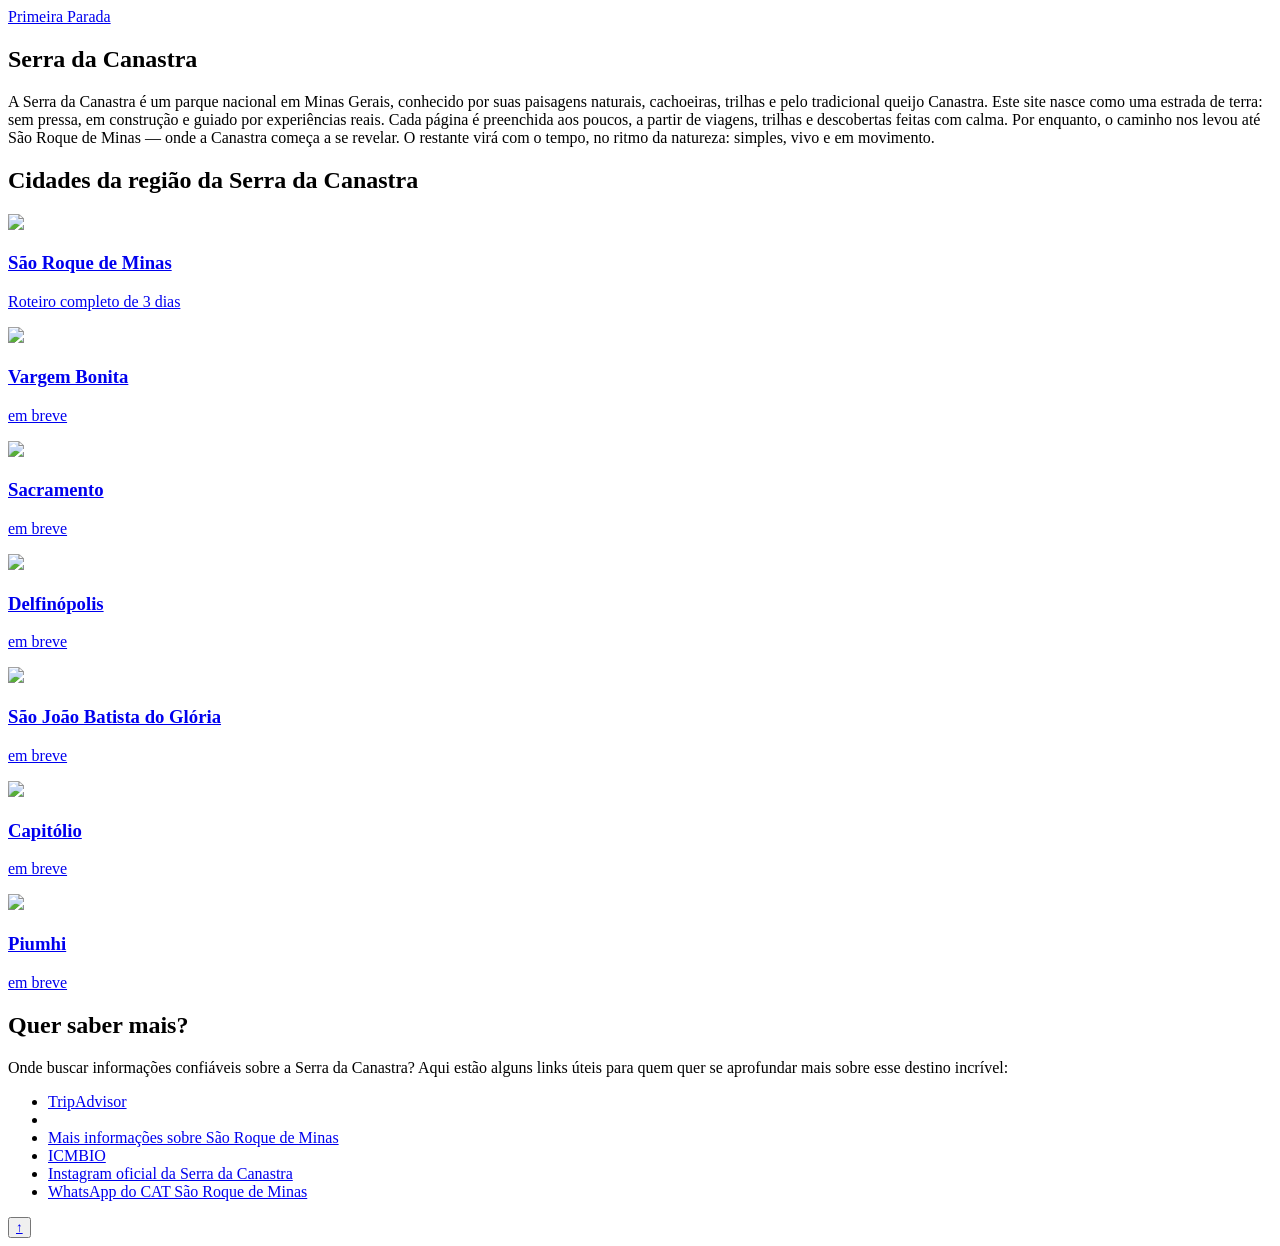
==== index.html @ 87e5d323 "Add files via upload" ====
<!DOCTYPE html>
<html lang="pt-br">
<head>
<meta charset="UTF-8">
<meta name="viewport" content="width=device-width, initial-scale=1.0">
<title>Blog de Viagens</title>
<link rel="stylesheet" href="CSS/style.css">
</head>
<body>

<header>
 
  <nav class="sidebar">
    
    <a href="canastra.html">Primeira Parada</a>

  </nav>


<section class="hero" style="background:url('IMG/imagem serra.webp') center/cover ">
  <div>
    <h2>Serra da Canastra</h2>

    
  </div>

 </section>
 
 <section class="hero1">
       
        <p>A Serra da Canastra é um parque nacional em Minas Gerais, conhecido por suas paisagens naturais, cachoeiras, trilhas e pelo tradicional queijo Canastra. Este site nasce como uma estrada de terra: sem pressa, em construção e guiado por experiências reais. Cada página é preenchida aos poucos, a partir de viagens, trilhas e descobertas feitas com calma. Por enquanto, o caminho nos levou até São Roque de Minas — onde a Canastra começa a se revelar. O restante virá com o tempo, no ritmo da natureza: simples, vivo e em movimento.</p>
        
<section>

</header>





<section class="section">
  <h2>Cidades da região da Serra da Canastra</h2>

  <div class="cards">

    <a href="canastra.html" class="card">
      <img src="./IMG/saoroque.jpg">
      <div class="card-content">
        <h3>São Roque de Minas</h3>
        <p> Roteiro completo de 3 dias</p>
      </div>
    </a>

    <a href="Vargem_Bonita.html" class="card disabled">
  <img src="./IMG/próximos destinos.png">
      <div class="card-content">
        <h3>Vargem Bonita</h3>
        <p> em breve</p>
     </div>
     </a> 

     <a href="Sacramento.html" class="card disabled">
      <img src="./IMG/próximos destinos.png">    
      <div class="card-content">
        <h3>Sacramento</h3>
        <p> em breve</p>
       </div>
        </a>
    
    <a href="Delfinópolis.html" class="card disabled">
      <img src="./IMG/próximos destinos.png">    
      <div class="card-content">
        <h3>Delfinópolis</h3>
        <p> em breve</p>
       </div>
        </a>

        
   <a href="Sao_Joao_Batista_do_Gloria.html" class="card disabled">
      <img src="./IMG/próximos destinos.png">    
      <div class="card-content">    
        <h3>São João Batista do Glória</h3>
        <p> em breve</p>
      </div>
    </a>
      
      
      <a href="Capitólio.html" class="card disabled">
      <img src="./IMG/próximos destinos.png ">     
      <div class="card-content">    
      <h3>Capitólio</h3>
      <p> em breve</p>    
      </div>
    </a>
    
    <a href="Piumhi.html" class="card disabled">
        <img  src="./IMG/próximos destinos.png">  
        <div class="card-content">    
        <h3  >Piumhi</h3>   
        <p> em breve</p>  
      </div>
    </a>  
    </section>

       
    <footer class="lista">
      <h2>Quer saber mais?</h2>
    
         <p> Onde buscar informações confiáveis sobre a Serra da Canastra? Aqui estão alguns links úteis para quem quer se aprofundar mais sobre esse destino incrível:</p>
    <ul>

        <li>
            <a href="https://www.tripadvisor.com.br/Attraction_Review-g303580-d447984-Reviews-Serra_da_Canastra-Sao_Roque_de_Minas_State_of_Minas_Gerais.html" target="_blank">TripAdvisor</a><li>

        </li> 
        <li>
           <a href="http://saoroquedeminas.mg.gov.br/?p=5624" target="_blank">Mais informações sobre São Roque de Minas</a>

        </li> 
        <li>
            <a href="https://www.gov.br/icmbio/pt-br/assuntos/biodiversidade/unidade-de-conservacao/unidades-de-biomas/cerrado/lista-de-ucs/parna-da-serra-da-canastra/informacoes-sobre-visitacao-parna-da-serra-da-canastra" target="_blank">ICMBIO</a>

        </li> 
        <li>
      <a href="https://www.instagram.com/serradacanastra/?utm_source=ig_web_button_share_sheet&igsh=ZDNlZDc0MzIxNwhttps://maps.app.goo.gl/ZpWFmBNEFLNCRsBv5==" target="_blank">Instagram oficial da Serra da Canastra</a>

        </li> 
        <li>
      <a href="https://api.whatsapp.com/send?text=https%3A%2F%2Fmaps.app.goo.gl%2FZpWFmBNEFLNCRsBv5" target="_blank">WhatsApp do CAT São Roque de Minas</a>

        </li>   
        
    </ul>
  
    </footer>
    
<button>
   
     <a href="index.html" class="card">↑</a> 
</button>

   
  </body>
</html>
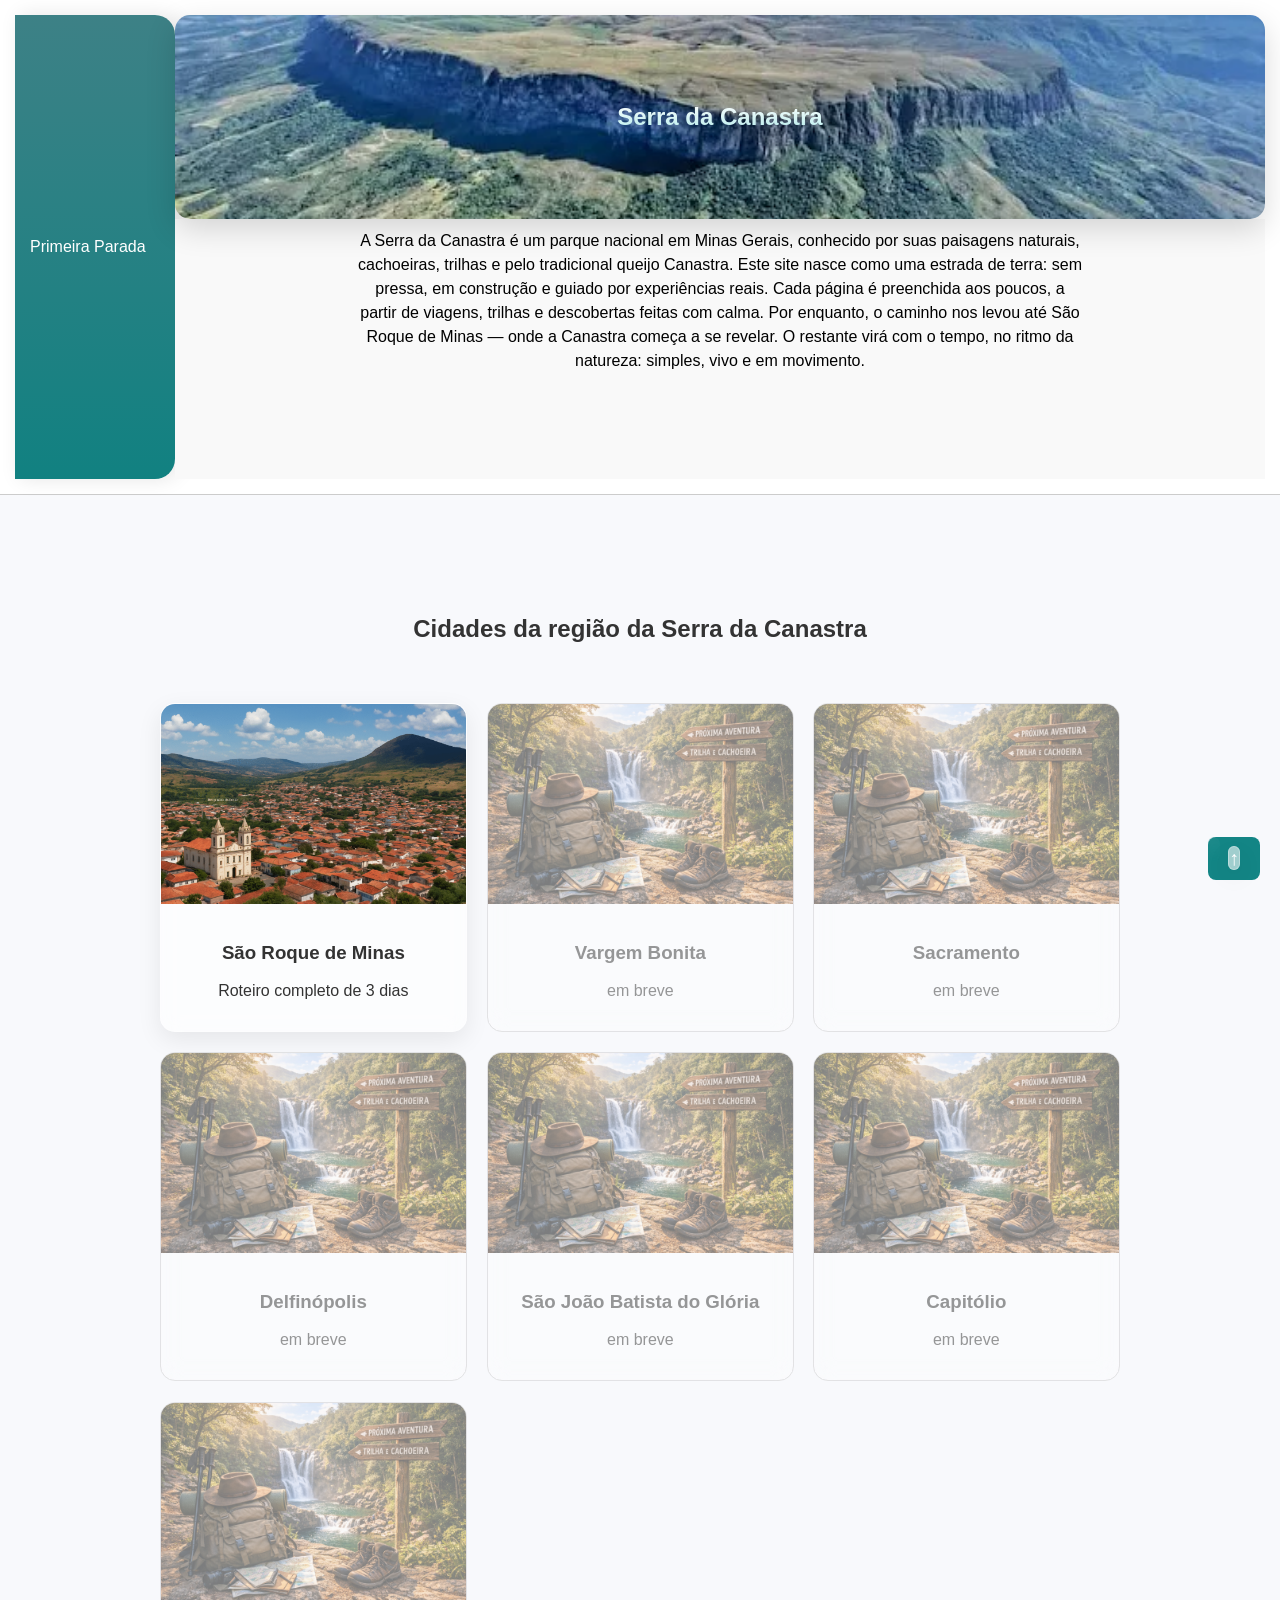
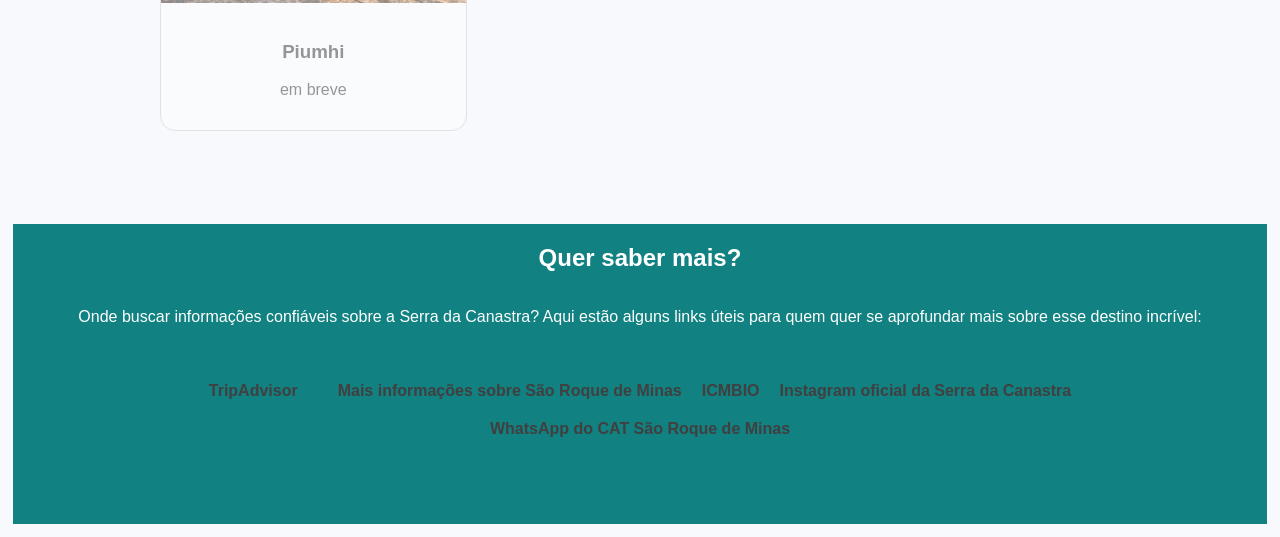
==== commit 41d6c2a2: "Fix HTML formatting and structure" ====
--- a/index.html
+++ b/index.html
@@ -141,4 +141,4 @@
 
    
   </body>
-</html>+</html>
--- a/CSS/style.css
+++ b/CSS/style.css
@@ -0,0 +1,409 @@
+/* RESET */
+body {
+    margin: 0;
+    font-family: sans-serif;
+    background: #f8f9fc;
+}
+
+* {
+    box-sizing: border-box;
+}
+
+/* HEADER / GRID */
+header {
+    display: grid;
+    grid-template-columns: 160px 1fr;
+    grid-template-rows: auto auto;
+    min-height: 55vh;
+    border-bottom: 1px solid #ccc;
+    background: white;
+    z-index: 10;
+    padding: 15px;
+    align-items: stretch;
+}
+
+/* SIDEBAR */
+.sidebar {
+    grid-row: 1 / span 2;
+    background: linear-gradient(180deg, rgb(61, 129, 134), rgb(17, 129, 129));
+    padding: 25px 15px;
+    display: flex;
+    flex-direction: column;
+    justify-content: center;
+    gap: 15px;
+    border-radius: 0 20px 20px 0;
+    box-shadow: 5px 0 20px rgba(0,0,0,0.1);
+}
+
+.sidebar a {
+    color: white;
+    text-decoration: none;
+    font-weight: 300;
+    transition: all 0.3s ease;
+}
+
+.sidebar a:hover {
+    transform: translateX(5px);
+    color: #e0ffff;
+}
+
+#sidebar1 {
+    grid-row: 1;
+    background: linear-gradient(180deg, rgb(61,129,134), rgb(17,129,129));
+    padding: 25px 15px;
+    display: flex;
+    flex-direction: column;
+    justify-content: center;
+    gap: 15px;
+    position: sticky;
+    top: 20px;
+    height: 100%;
+    border-radius: 5%;}
+
+    sidebar a, #sidebar1 a {
+    color: white;
+    text-decoration: none;
+    font-weight: 300;
+    transition: all 0.3s ease;}
+
+    img {
+        max-width: 100%;
+        height: auto;
+    }
+
+    
+
+/* HERO */
+.hero {
+
+    
+    height: 55vh;
+    height: auto;
+    display: flex;
+    align-items: center;
+    justify-content: center;
+    text-align: center;
+    padding: 0;
+    color: white;
+    border-radius: 15px;
+    overflow: hidden;
+    background: linear-gradient(135deg, rgb(17, 129, 129), rgb(61, 129, 134));
+    box-shadow: 0 10px 30px rgba(0,0,0,0.15);
+    transition: transform 0.4s ease;
+    will-change: transform;
+    background-size: cover;
+    background-position: center top;
+}
+
+.hero:hover {
+    transform: translateY(-6px);
+}
+
+.hero > div{
+    width: 100%;
+    max-width: 800px;
+    padding: 20px;
+    box-sizing: border-box;
+    word-break: break-word;
+
+}
+
+@media (max-width: 768px) {
+    .hero > div {
+        max-width: 90%;
+        padding: 12px;
+    }
+
+    .hero h2 {
+        font-size: 1.4rem;
+    }
+
+    .hero p {
+        font-size: 0.95rem;
+        line-height: 1.4;
+    }
+}
+
+@media (max-width: 768px) {
+    header {
+        display: block;
+    }
+}
+
+
+.hero h2 {
+    font-size: clamp (1.5rem, 5vw, 5rem);
+    font-weight: 900;
+    background: linear-gradient(to bottom, #ffffff, rgb(200, 255, 255));
+    -webkit-background-clip: text;
+    -webkit-text-fill-color: transparent;
+    text-shadow: 0 10px 25px rgba(0,0,0,0.3);
+}
+
+.hero p {
+    font-size: 1.1rem;
+}
+
+/* HERO SECUNDÁRIO */
+.hero1 {
+    padding: 0;
+    background: #f9f9f9;
+}
+
+.hero1 h1 {
+    font-size: 2.2rem;
+    margin-bottom: 20px;
+}
+
+.hero1 p {
+    max-width: 750px;
+    line-height: 1.5;
+    margin: auto;
+    text-align: center;
+    padding: 10px;
+}
+
+/* SECTION */
+.section {
+    max-width: 1000px;
+    margin: auto;
+    padding: 80px 20px;
+    text-align: center;
+    color: #333;
+}
+
+.section h2 {
+    margin-bottom: 40px;
+    padding: 20px;
+}
+
+/* GRID CARDS */
+.cards {
+    display: grid;
+    grid-template-columns: repeat(auto-fit, minmax(250px, 1fr));
+    gap: 20px;
+}
+
+/* CARD */
+.card {
+    position: relative;
+    background: rgba(255, 255, 255, 0.6);
+    backdrop-filter: blur(10px);
+    -webkit-backdrop-filter: blur(10px);
+    border-radius: 15px;
+    overflow: hidden;
+    border: 1px solid rgba(255,255,255,0.3);
+    box-shadow: 0 8px 25px rgba(0,0,0,0.08);
+    text-decoration: none;
+    color: inherit;
+    transition: all 0.35s ease;
+    will-change: transform;
+}
+
+.card::before {
+    content: "";
+    position: absolute;
+    inset: 0;
+    background: linear-gradient(120deg, transparent, rgba(255,255,255,0.4), transparent);
+    opacity: 0;
+    transition: opacity 0.4s;
+}
+
+.card:hover::before {
+    opacity: 1;
+}
+
+.card:hover {
+    transform: translateY(-10px) scale(1.02);
+    cursor: pointer;
+    box-shadow: 
+        0 15px 35px rgba(0,0,0,0.15),
+        0 0 0 1px rgba(255,255,255,0.4) inset;
+}
+
+.card img {
+    width: 100%;
+    height: 200px;
+    object-fit: cover;
+}
+
+.card-content {
+    padding: 15px;
+}
+
+.card.disabled {
+    opacity: 0.5;
+    border: 1px solid #ccc;
+    box-shadow: none;
+    pointer-events: none;
+}
+
+/* ROTEIROS */
+.Roteiros {
+    width: 80%;
+    min-height: 300px;
+    height: auto;
+    background: rgb(33, 158, 158);
+    color: white;
+    text-align: center;
+    margin: 10%;
+    display: grid;
+    border-style: groove;
+}
+
+/* LISTA */
+.lista {
+    max-width: 100%;
+    min-height: 300px;
+    height: auto;
+    background: rgb(17, 129, 129);
+    color: white;
+    text-align: center;
+    margin: 1%;
+    display: flex;
+    flex-direction: column;
+    overflow-x: hidden;
+}
+
+.lista ul {
+    display: flex;
+    list-style: none;
+    padding: 20px;
+    margin: 20px;
+    justify-content: center;
+    gap: 20px;
+    flex-wrap: wrap;
+}
+
+.lista ul li a {
+    color: rgb(65, 63, 63);
+    text-decoration: none;
+    font-weight: bold;
+    transition: 0.3s;
+}
+
+.lista ul li a:hover {
+    color: white;
+    padding: 5px;
+    border-radius: 5px;
+    background: grey;
+}
+
+/* CONTAINER */
+.container {
+    background: #333;
+    border-radius: 15px;
+    color: white;
+    text-align: center;
+    padding: 20px;
+}
+
+.container ul {
+    display: flex;
+    flex-direction: column;
+    list-style: none;
+    gap: 20px;
+}
+
+.container ul li a {
+    color: grey;
+    text-decoration: none;
+    font-weight: bold;
+    transition: 0.3s;
+}
+
+.container ul li a:hover {
+    color: white;
+    padding: 5px;
+    border-radius: 20px;
+    background: grey;
+}
+
+/* BOTÃO */
+button {
+    background: #138585;
+    color: white;
+    border: none;
+    padding: 10px 20px;
+    border-radius: 8px;
+    cursor: pointer;
+    font-size: 20px;
+    position: fixed;
+    bottom: 20px;
+    right: 20px;
+    transition: all 0.3s ease;
+}
+
+button:hover {
+    transform: scale(1.05);
+    background: #0f6f6f;
+}
+
+/* ========================= */
+/* DEPOIMENTOS */
+/* ========================= */
+
+.secao-depoimentos {
+  background: linear-gradient(180deg, #f0f4f8, #e6eef5);
+  padding: 60px 20px;
+  text-align: center;
+}
+
+.container-flex-depoimentos {
+  display: flex;
+  justify-content: center;
+  gap: 25px;
+  flex-wrap: wrap;
+}
+
+.card-depoimento {
+  position: relative;
+  background: rgba(255, 255, 255, 0.7);
+  backdrop-filter: blur(8px);
+  -webkit-backdrop-filter: blur(8px);
+  padding: 25px;
+  border-radius: 15px;
+  border: 1px solid rgba(255,255,255,0.4);
+  box-shadow: 0 8px 25px rgba(0,0,0,0.08);
+  flex: 1;
+  max-width: 350px;
+  display: flex;
+  flex-direction: column;
+  justify-content: space-between;
+  transition: all 0.35s ease;
+  will-change: transform;
+}
+
+.card-depoimento::before {
+  content: "";
+  position: absolute;
+  inset: 0;
+  background: linear-gradient(120deg, transparent, rgba(255,255,255,0.5), transparent);
+  opacity: 0;
+  transition: opacity 0.4s;
+}
+
+.card-depoimento:hover::before {
+  opacity: 1;
+}
+
+.card-depoimento:hover {
+  transform: translateY(-8px) scale(1.02);
+  box-shadow: 
+    0 15px 35px rgba(0,0,0,0.15),
+    0 0 0 1px rgba(255,255,255,0.5) inset;
+}
+
+.mensagem {
+  font-style: italic;
+  color: #333;
+  margin-bottom: 20px;
+  line-height: 1.6;
+}
+
+.autor strong {
+  display: block;
+  color: #2c3e50;
+  font-size: 1.1rem;
+}
+
